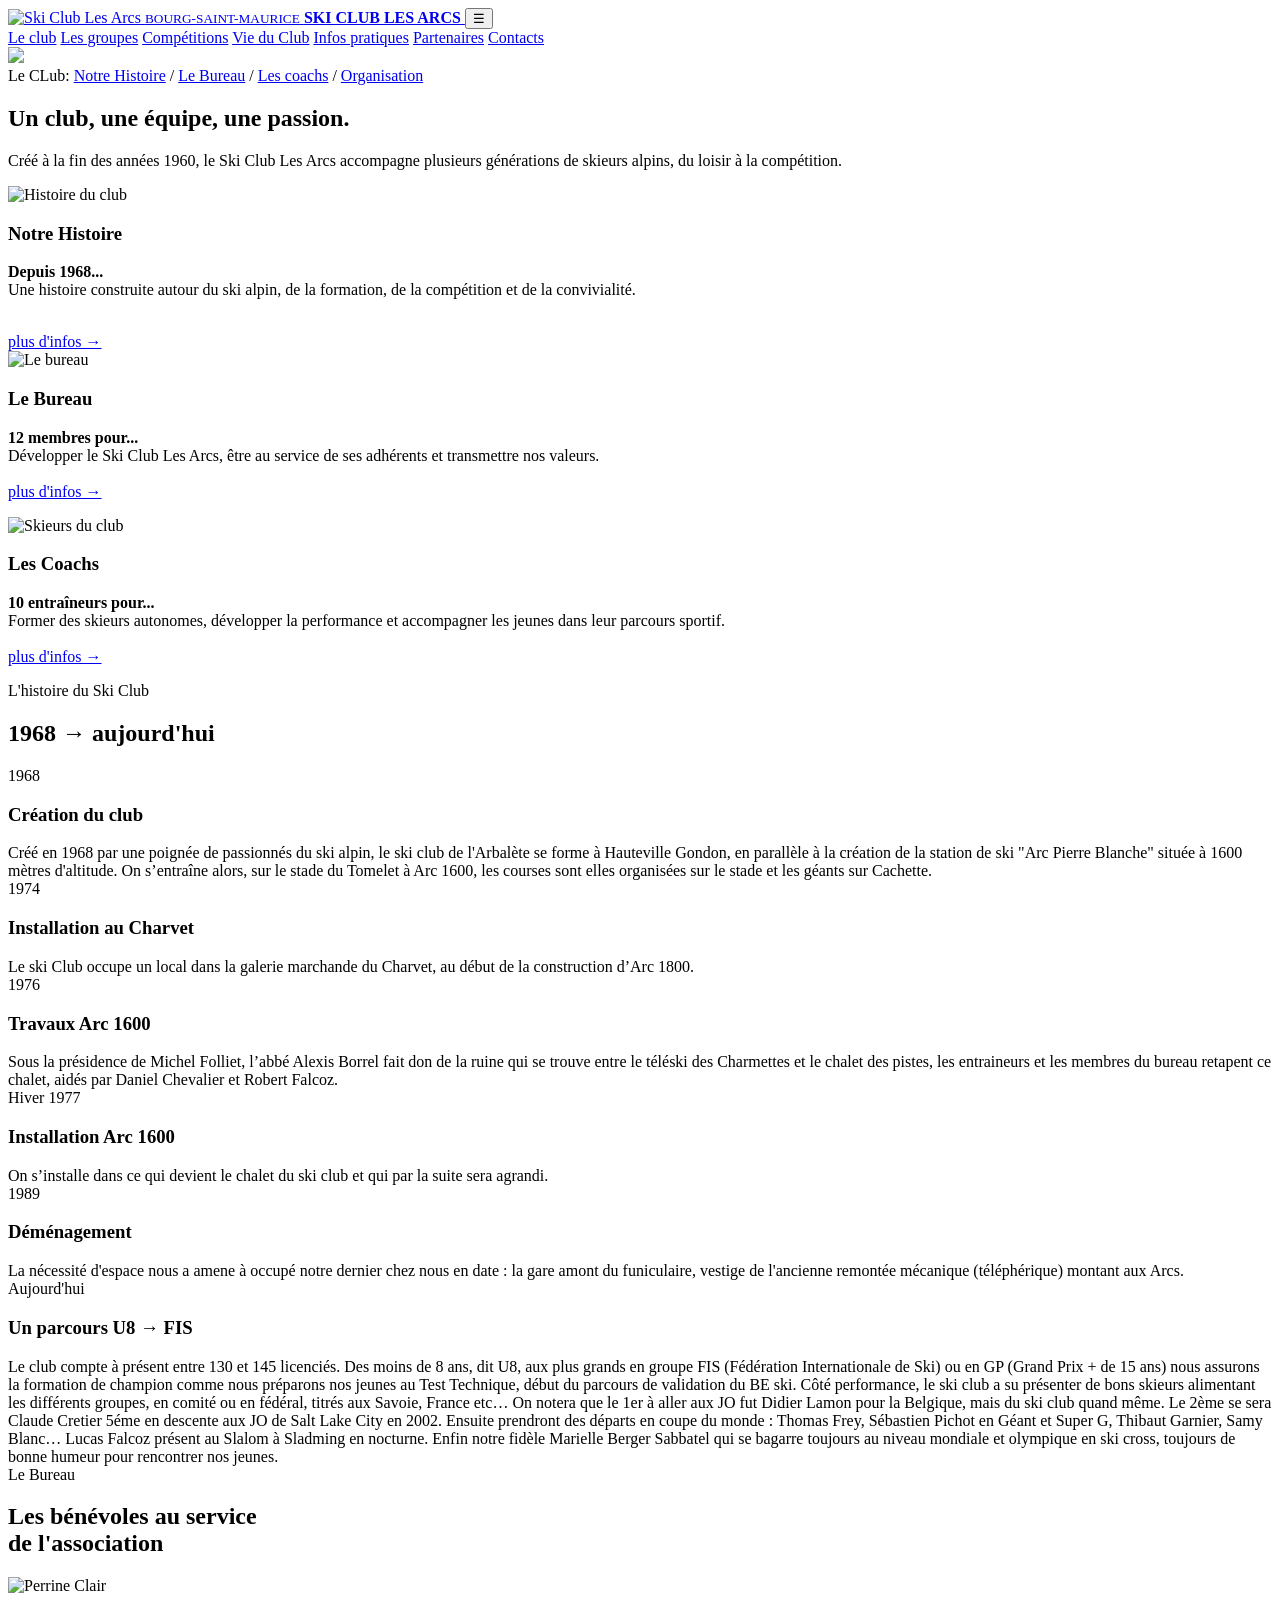
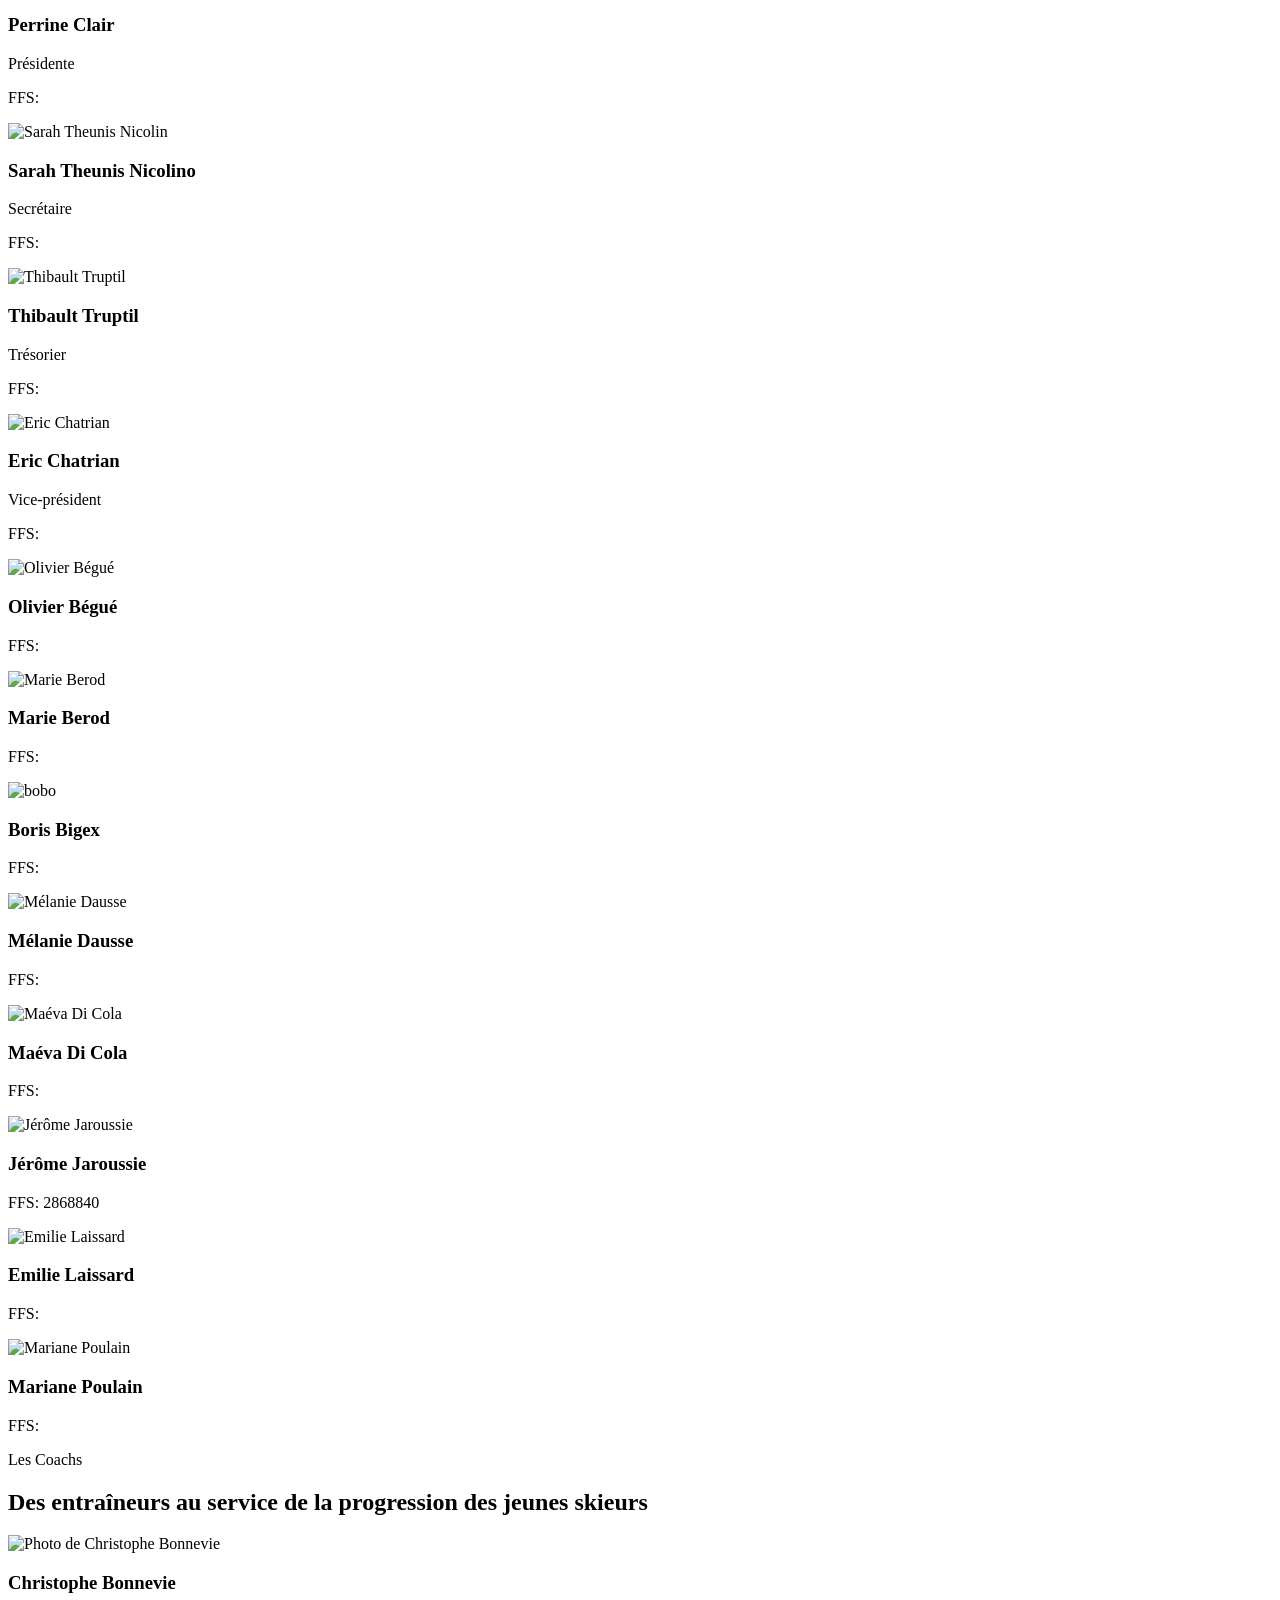
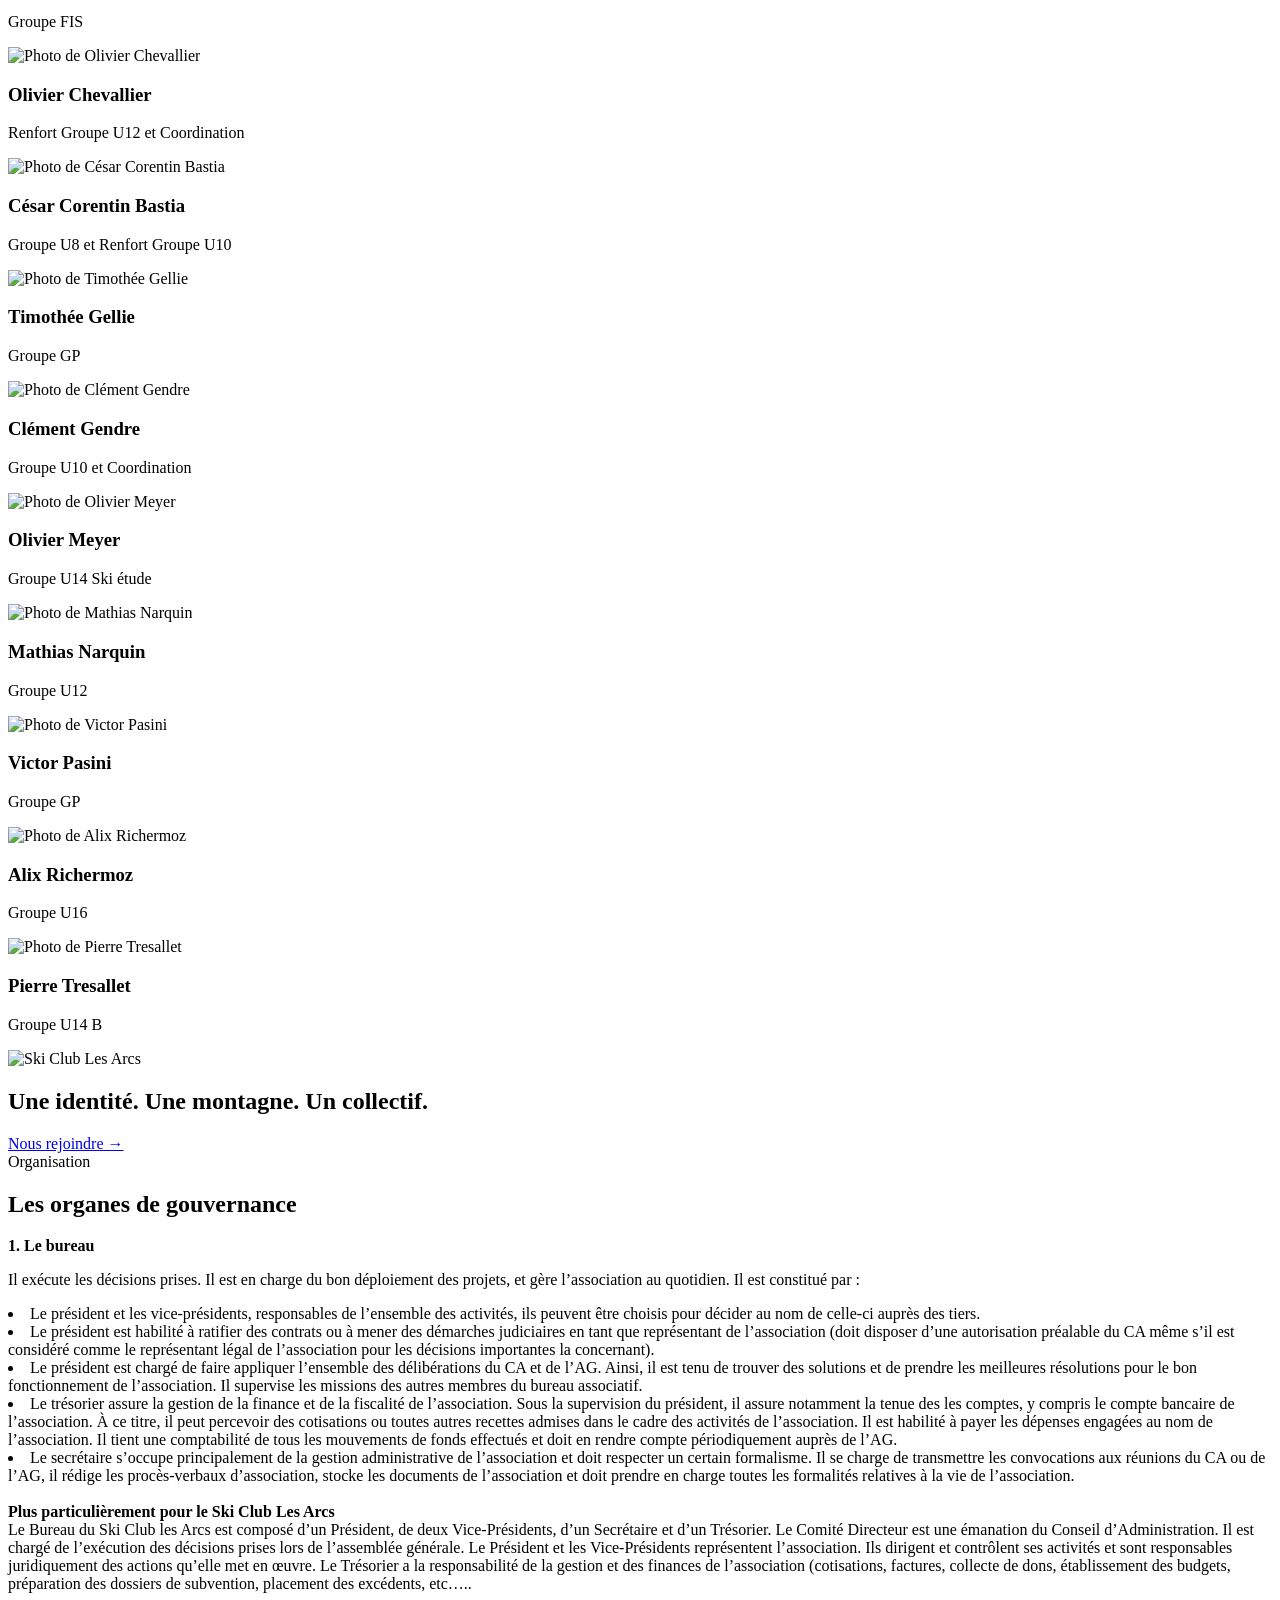
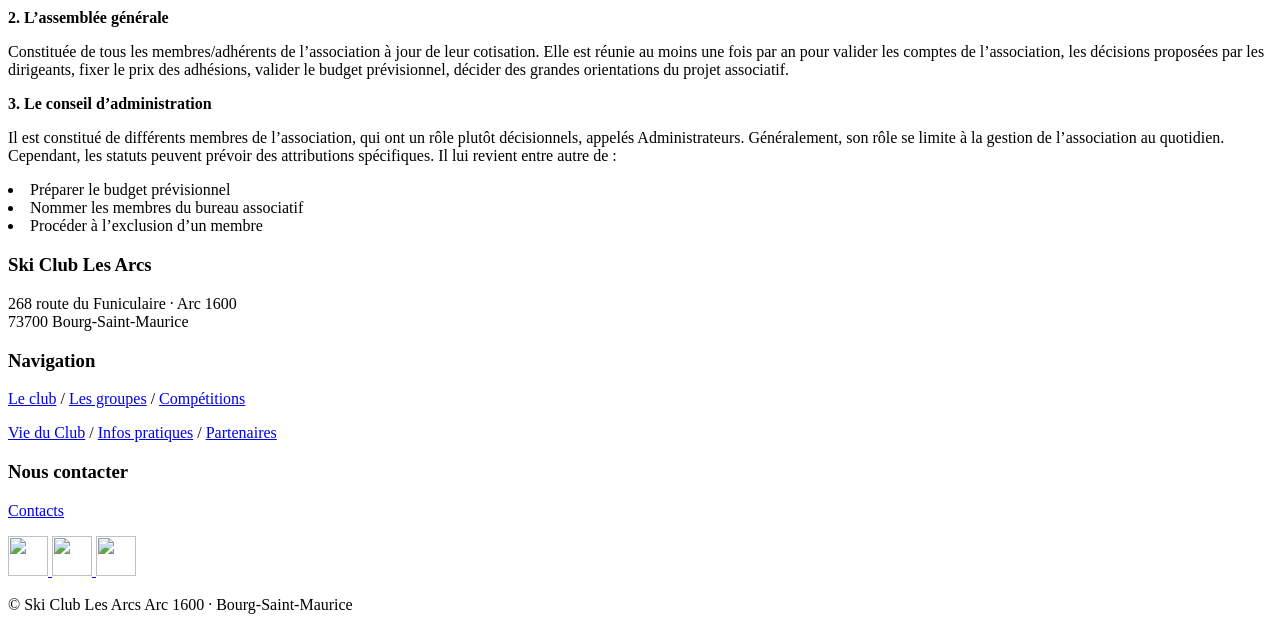
==== club.html @ e8da0f0a "Add files via upload" ====
<!doctype html>
<html lang="fr">
<head>
<meta charset="utf-8">
<meta name="viewport" content="width=device-width,initial-scale=1">
<meta name="theme-color" content="#063B67">
<title>Ski Club Les Arcs — Bourg-Saint-Maurice</title>
<link rel="preconnect" href="https://fonts.googleapis.com">
<link rel="stylesheet" href="https://fonts.googleapis.com/css2?family=Inter:wght@400;500;600;700;800;900&display=swap">
<link rel="stylesheet" href="assets/css/style.css?v=2026-10-12">
</head>
<body>
<header class="site-header">
  <div class="container header-inner">
    <a class="brand" href="index.html">
      <img src="assets/images/accueil/logo-ski-club.jpg" alt="Ski Club Les Arcs">
      <span>
        <small>BOURG-SAINT-MAURICE</small>
        <strong>SKI CLUB LES ARCS</strong>
      </span>
    </a>

    <button class="menu-btn" aria-label="Menu" aria-expanded="false">☰</button>
    <nav class="nav">
      <a href="club.html">Le club</a>
	  <a href="groupes.html">Les groupes</a>
      <a href="competitions.html">Compétitions</a>
      <a href="vie-du-club.html">Vie du Club</a>
	  <a href="infos-pratiques.html">Infos pratiques</a>
      <a href="partenaires.html">Partenaires</a>
      <a href="contact.html">Contacts</a>
    </nav>
  </div>
</header>

<main>
<section class="page-hero">
  <img class="hero-image" src="assets/images/bandeau/le-club.jpg">
  <div class="hero-overlay" aria-hidden="true"></div>
	<div class="container">
		<div class="kicker kicker-light">Le CLub: <a href="club.html#histoire">Notre Histoire</a> / <a href="club.html#bureau">Le Bureau</a> / <a href="club.html#coachs">Les coachs</a> / <a href="club.html#organisation">Organisation</a></div>
		<h1>Un club, <span>une équipe, </span>une passion<span>.</span></h1>
		<p>Créé à la fin des années 1960, le Ski Club Les Arcs accompagne plusieurs générations de skieurs alpins, du loisir à la compétition.</p>
	</div>
</section>

<section class="section alt">
	<div class="container grid grid-3">
		<article class="card">
			<div class="photo"><img src="assets/images/club/histoire.jpg" alt="Histoire du club"></div>
			<h3>Notre Histoire</h3>
			<p>
				<strong>Depuis 1968...</strong><br>
				Une histoire construite autour du ski alpin, de la formation, de la compétition et de la convivialité.<BR><BR>
			</p>
			<a class="btn btn-green" href="club.html#histoire" align="center">plus d'infos →</a>
		</article>

      <article class="card">
        <div class="photo"><img src="assets/images/club/bureau.jpg" alt="Le bureau"></div>
		<h3>Le Bureau</h3>
		<p>
			<strong>12 membres pour...</strong><br>
			Développer le Ski Club Les Arcs, être au service de ses adhérents et transmettre nos valeurs.<BR><BR>
			<a class="btn btn-green" href="club.html#bureau">plus d'infos →</a>
		</p>
      </article>
	  
      <article class="card">
        <div class="photo"><img src="assets/images/club/coachs.jpg" alt="Skieurs du club"></div>
		<h3>Les Coachs</h3>
		<p>
			<strong>10 entraîneurs pour...</strong><br>
			Former des skieurs autonomes, développer la performance et accompagner les jeunes dans leur parcours sportif.<BR><BR>
			<a class="btn btn-green" href="club.html#coachs">plus d'infos →</a>
		</p>
      </article>
	</div>
</section>

<section class="section" id="histoire">
	<div class="container">
		<div class="section-head">
			<div>
				<div class="kicker">L'histoire du Ski Club</div>
				<h2>1968 → aujourd'hui</h2>
			</div>
		</div>
		<div class="timeline">
			<div class="timeline-item">
				<div class="year">1968</div>
				<h3>Création du club</h3>
				Créé en 1968 par une poignée de passionnés du ski alpin, le ski club de l'Arbalète se forme à Hauteville Gondon, en parallèle à la création de la station de ski "Arc Pierre Blanche" située à 1600 mètres d'altitude.
				On s’entraîne alors, sur le stade du Tomelet à Arc 1600, les courses sont elles organisées sur le stade et les géants sur Cachette.
			</div>
			<div class="timeline-item">
				<div class="year">1974</div>
				<h3>Installation au Charvet</h3>
				Le ski Club occupe un local dans la galerie marchande du Charvet, au début de la construction d’Arc 1800.
			</div>
			<div class="timeline-item">
				<div class="year">1976</div>
				<h3>Travaux Arc 1600</h3>
				Sous la présidence de Michel Folliet, l’abbé Alexis Borrel fait don de la ruine qui se trouve entre le téléski des Charmettes et le chalet des pistes,
				les entraineurs et les membres du bureau retapent ce chalet, aidés par Daniel Chevalier et Robert Falcoz.
			</div>
			<div class="timeline-item">
				<div class="year">Hiver 1977</div>
				<h3>Installation Arc 1600</h3>
				On s’installe dans ce qui devient le chalet du ski club et qui par la suite sera agrandi.
			</div>
			<div class="timeline-item">
				<div class="year">1989</div>
				<h3>Déménagement</h3>
				La nécessité d'espace nous a amene à occupé notre dernier chez nous en date : la gare amont du funiculaire, vestige de l'ancienne remontée mécanique (téléphérique) montant aux Arcs.
			</div>
			<div class="timeline-item">
				<div class="year">Aujourd'hui</div>
				<h3>Un parcours U8 → FIS</h3>
						
				Le club compte à présent entre 130 et 145 licenciés. 
				Des moins de 8 ans, dit U8, aux plus grands en groupe FIS (Fédération Internationale de Ski) ou en GP (Grand Prix + de 15 ans) nous assurons la formation de champion comme nous préparons nos jeunes au Test Technique, début du parcours de validation du BE ski. 
				Côté performance, le ski club a su présenter de bons skieurs alimentant les différents groupes, en comité ou en fédéral, titrés aux Savoie, France etc…
				On notera que le 1er à aller aux JO fut Didier Lamon pour la Belgique, mais du ski club quand même.
				Le 2ème se sera Claude Cretier 5éme en descente aux JO de Salt Lake City en 2002.
				Ensuite prendront des départs en coupe du monde : Thomas Frey, Sébastien Pichot en Géant et Super G, Thibaut Garnier, Samy Blanc…
				Lucas Falcoz présent au Slalom à Sladming en nocturne.
				Enfin notre fidèle Marielle Berger Sabbatel qui se bagarre toujours au niveau mondiale et olympique en ski cross, toujours de bonne humeur pour rencontrer nos jeunes.
			</div>		
		</div>
	</div>
</section>

<section class="section alt" id="bureau">
	<div class="container">
		<div class="section-head">
			<div>
				<div class="kicker">Le Bureau</div>
				<h2>Les bénévoles au service<br> de l'association</h2>
			</div>
		</div>
		<div class="grid grid-4">
			<div class="carte-identite person">
				<img src="assets/images/bureau/perrine-clair.jpg" alt="Perrine Clair" onerror="this.onerror=null; this.src='assets/images/bureau/placeholder.jpg';">
				<div class="card-body"><h3>Perrine Clair</h3><p>Présidente</p><p>FFS:</p></div>
			</div>

			<div class="carte-identite person">
				<img src="assets/images/bureau/sarah-theunis-nicolino.jpg" alt="Sarah Theunis Nicolin" onerror="this.onerror=null; this.src='assets/images/bureau/placeholder.jpg';">
				<div class="card-body"><h3>Sarah Theunis Nicolino</h3><p>Secrétaire</p><p>FFS:</p></div>	
			</div>

			<div class="carte-identite person">
				<img src="assets/images/bureau/thibault-truptil.jpg" alt="Thibault Truptil" onerror="this.onerror=null; this.src='assets/images/bureau/placeholder.jpg';">
				<div class="card-body"><h3>Thibault Truptil</h3><p>Trésorier</p><p>FFS:</p></div>
			</div>		

			<div class="carte-identite person">
				<img src="assets/images/bureau/eric-chatrian.jpg" alt="Eric Chatrian" onerror="this.onerror=null; this.src='assets/images/bureau/placeholder.jpg';">
				<div class="card-body"><h3>Eric Chatrian</h3><p>Vice-président</p><p>FFS:</p></div>		
			</div>
			
			<div class="carte-identite person">
				<img src="assets/images/bureau/olivier-begue.jpg" alt="Olivier Bégué" onerror="this.onerror=null; this.src='assets/images/bureau/placeholder.jpg';">
				<div class="card-body"><h3>Olivier Bégué</h3><p>FFS:</p></div>
			</div>
			
			<div class="carte-identite person">
				<img src="assets/images/bureau/marie-berod.jpg" alt="Marie Berod" onerror="this.onerror=null; this.src='assets/images/bureau/placeholder.jpg';">
				<div class="card-body"><h3>Marie Berod</h3><p>FFS:</p></div>
			</div>	

			<div class="carte-identite person">
				<img src="assets/images/bureau/.jpg" alt="bobo" onerror="this.onerror=null; this.src='assets/images/bureau/placeholder.jpg';">
				<div class="card-body"><h3>Boris Bigex</h3><p>FFS:</p></div>		
			</div>
			
			<div class="carte-identite person">
				<img src="assets/images/bureau/melanie-dausse.jpg" alt="Mélanie Dausse" onerror="this.onerror=null; this.src='assets/images/bureau/placeholder.jpg';">
				<div class="card-body"><h3>Mélanie Dausse</h3><p>FFS:</p></div>
			</div>
			
			<div class="carte-identite person">
				<img src="assets/images/bureau/maeva-di-cola.jpg" alt="Maéva Di Cola" onerror="this.onerror=null; this.src='assets/images/bureau/placeholder.jpg';">
				<div class="card-body"><h3>Maéva Di Cola</h3><p>FFS:</p></div>
			</div>
			
			<div class="carte-identite person">
				<img src="assets/images/bureau/jerome-jaroussie.jpg" alt="Jérôme Jaroussie" onerror="this.onerror=null; this.src='assets/images/bureau/placeholder.jpg';">
				<div class="card-body"><h3>Jérôme Jaroussie</h3><p>FFS: 2868840</p></div>
			</div>
					
			<div class="carte-identite person">
				<img src="assets/images/bureau/emilie-laissard.jpg" alt="Emilie Laissard" onerror="this.onerror=null; this.src='assets/images/bureau/placeholder.jpg';">
				<div class="card-body"><h3>Emilie Laissard</h3><p>FFS:</p></div>
			</div>	

			<div class="carte-identite person">
				<img src="assets/images/bureau/mariane-poulain.jpg" alt="Mariane Poulain" onerror="this.onerror=null; this.src='assets/images/bureau/placeholder.jpg';">
				<div class="card-body"><h3>Mariane Poulain</h3><p>FFS:</p></div>	
			</div>			
			
		</div>
	</div>
</section>
<section class="section" id="coachs">
	<div class="container">
		<div class="section-head">
			<div>
				<div class="kicker">Les Coachs</div>
				<h2>Des entraîneurs au service de la progression des jeunes skieurs</h2>
			</div>
		</div>
		<div class="grid grid-4">
			<div class="carte-identite person">
				<img src="assets/images/coachs/christophe-bonnevie.jpg" alt="Photo de Christophe Bonnevie" onerror="this.onerror=null; this.src='assets/images/coachs/placeholder.jpg';">
				<div class="card-body"><h3>Christophe Bonnevie</h3><p>Groupe FIS</p></div>
			</div>
			<div class="carte-identite person">
				<img src="assets/images/coachs/olivier-chevallier.jpg" alt="Photo de Olivier Chevallier" onerror="this.onerror=null; this.src='assets/images/coachs/placeholder.jpg';">
				<div class="card-body"><h3>Olivier Chevallier</h3><p>Renfort Groupe U12 et Coordination</p></div>
			</div>
			<div class="carte-identite person">
				<img src="assets/images/coachs/cesar-corentin.jpg" alt="Photo de César Corentin Bastia" onerror="this.onerror=null; this.src='assets/images/coachs/placeholder.jpg';">
				<div class="card-body"><h3>César Corentin Bastia</h3><p>Groupe U8 et Renfort Groupe U10</p></div>
			</div>
			<div class="carte-identite person">
				<img src="assets/images/coachs/timothee-gellie.jpg" alt="Photo de Timothée Gellie" onerror="this.onerror=null; this.src='assets/images/coachs/placeholder.jpg';">
				<div class="card-body"><h3>Timothée Gellie</h3><p>Groupe GP</p></div>
			</div>							
			<div class="carte-identite person">
				<img src="assets/images/coachs/clement-gendre.jpg" alt="Photo de Clément Gendre" onerror="this.onerror=null; this.src='assets/images/coachs/placeholder.jpg';">
				<div class="card-body"><h3>Clément Gendre</h3><p>Groupe U10 et Coordination</p></div>
			</div>
			<div class="carte-identite person">
				<img src="assets/images/coachs/olivier-meyer.jpg" alt="Photo de Olivier Meyer" onerror="this.onerror=null; this.src='assets/images/coachs/placeholder.jpg';">
				<div class="card-body"><h3>Olivier Meyer</h3><p>Groupe U14 Ski étude</p></div>
			</div>
			<div class="carte-identite person">
				<img src="assets/images/coachs/mathias-narquin.jpg" alt="Photo de Mathias Narquin" onerror="this.onerror=null; this.src='assets/images/coachs/placeholder.jpg';">
				<div class="card-body"><h3>Mathias Narquin</h3><p>Groupe U12</p></div>
			</div>
			<div class="carte-identite person">
				<img src="assets/images/coachs/victor-pasini.jpg" alt="Photo de Victor Pasini" onerror="this.onerror=null; this.src='assets/images/coachs/placeholder.jpg';">
				<div class="card-body"><h3>Victor Pasini</h3><p>Groupe GP</p></div>
			</div>
			<div class="carte-identite person">
				<img src="assets/images/coachs/alix-richermoz.jpg" alt="Photo de Alix Richermoz" onerror="this.onerror=null; this.src='assets/images/coachs/placeholder.jpg';">
				<div class="card-body"><h3>Alix Richermoz</h3><p>Groupe U16</p></div>
			</div>			
			<div class="carte-identite person">
				<img src="assets/images/coachs/pierre-tresallet.jpg" alt="Photo de Pierre Tresallet" onerror="this.onerror=null; this.src='assets/images/coachs/placeholder.jpg';">
				<div class="card-body"><h3>Pierre Tresallet</h3><p>Groupe U14 B</p></div>
			</div>
		</div>		
	</div>
</section>

<section class="club-banner">
  <div class="container club-banner-inner">
    <img src="assets/images/accueil/logo-ski-club.jpg" alt="Ski Club Les Arcs">
    <div>
        <h2>Une identité. Une montagne. Un collectif.</h2>
    </div>
    <a class="btn btn-white" href="infos-pratiques.html#adhesion">Nous rejoindre →</a>
  </div>
</section>

<section class="section alt" id="organisation">
	<div class="container">
		<div class="section-head">
			<div>
				<div class="kicker">Organisation</div>
				<h2>Les organes de gouvernance</h2>
			</div>
		</div>
		<div>
			<article>
				<strong>1. Le bureau</strong>
				<p>
					Il exécute les décisions prises. Il est en charge du bon déploiement des projets, et gère l’association au quotidien. Il est constitué par :
					<li>Le président et les vice-présidents, responsables de l’ensemble des activités, ils peuvent être choisis pour décider au nom de celle-ci auprès des tiers.</li>
					<li>Le président est habilité à ratifier des contrats ou à mener des démarches judiciaires en tant que représentant de l’association (doit disposer d’une autorisation préalable du CA même s’il est considéré comme le représentant légal de l’association pour les décisions importantes la concernant).</li>
					<li>Le président est chargé de faire appliquer l’ensemble des délibérations du CA et de l’AG. Ainsi, il est tenu de trouver des solutions et de prendre les meilleures résolutions pour le bon fonctionnement de l’association. Il supervise les missions des autres membres du bureau associatif.</li>
					<li>Le trésorier assure la gestion de la finance et de la fiscalité de l’association. Sous la supervision du président, il assure notamment la tenue des les comptes, y compris le compte bancaire de l’association. À ce titre, il peut percevoir des cotisations ou toutes autres recettes admises dans le cadre des activités de l’association. Il est habilité à payer les dépenses engagées au nom de l’association. Il tient une comptabilité de tous les mouvements de fonds effectués et doit en rendre compte périodiquement auprès de l’AG.</li>
					<li>Le secrétaire s’occupe principalement de la gestion administrative de l’association et doit respecter un certain formalisme. Il se charge de transmettre les convocations aux réunions du CA ou de l’AG, il rédige les procès-verbaux d’association, stocke les documents de l’association et doit prendre en charge toutes les formalités relatives à la vie de l’association.</li>
					<br>
					<strong>Plus particulièrement pour le Ski Club Les Arcs</strong>
					<br>
					Le Bureau du Ski Club les Arcs est composé d’un Président, de deux Vice-Présidents, d’un Secrétaire et d’un Trésorier. 
					Le Comité Directeur est une émanation du Conseil d’Administration. 
					Il est chargé de l’exécution des décisions prises lors de l’assemblée générale. 
					Le Président et les Vice-Présidents représentent l’association. 
					Ils dirigent et contrôlent ses activités et sont responsables juridiquement des actions qu’elle met en œuvre. 
					Le Trésorier a la responsabilité de la gestion et des finances de l’association (cotisations, factures, collecte de dons, établissement des budgets, préparation des dossiers de subvention, placement des excédents, etc…..			
				</p>
			</article>
			<article>
				<strong>2. L’assemblée générale</strong>
				<p>
					Constituée de tous les membres/adhérents de l’association à jour de leur cotisation.
					Elle est réunie au moins une fois par an pour valider les comptes de l’association, les décisions proposées par les dirigeants, fixer le prix des adhésions, valider le budget prévisionnel, décider des grandes orientations du projet associatif.
				</p>
			</article>
			<article>
				<strong>3. Le conseil d’administration</strong>
				<p>
					Il est constitué de différents membres de l’association, qui ont un rôle plutôt décisionnels, appelés Administrateurs. 
					Généralement, son rôle se limite à la gestion de l’association au quotidien. 
					Cependant, les statuts peuvent prévoir des attributions spécifiques. 
					Il lui revient entre autre de :
					<li>Préparer le budget prévisionnel</li>
					<li>Nommer les membres du bureau associatif</li>
				<li>Procéder à l’exclusion d’un membre</li>
				</p>
			</article>
		</div>
	</div>
</section>
</main>
<footer class="footer">
<div class="container">
	<div class="footer-grid">
		<div>
			<h3>Ski Club Les Arcs</h3>
			<p>268 route du Funiculaire · Arc 1600<br>73700 Bourg-Saint-Maurice</p>
		</div>
		<div>
			<h3>Navigation</h3>
			<p><a href="club.html">Le club</a> / <a href="groupes.html">Les groupes</a> / <a href="competitions.html">Compétitions</a></p>
			<p><a href="vie-du-club.html">Vie du Club</a> / <a href="infos-pratiques.html">Infos pratiques</a> / <a href="partenaires.html">Partenaires</a></p>
		</div>
		<div>
			<h3>Nous contacter</h3>
			<p><a href="contact.html">Contacts</a></p>
			<p>
			<a href="https://www.facebook.com/skiclublesarcs" target="new" rel="noopener">
				<img width="40" height="40" src="assets/images/contacts/facebook-small.jpg">
			</a>
			<a href="https://www.instagram.com/skiclublesarcs_officiel/" target="new" rel="noopener">
				<img width="40" height="40" src="assets/images/contacts/instagram-small.jpg">
			</a>
			<a href="https://www.youtube.com/@skiclublesarcs9312" target="new" rel="noopener">
				<img width="40" height="40" src="assets/images/contacts/youtube-small.jpg">
			</a>
		</div>
	</div>
	<div class="bottom">
		<span>© <span data-year></span> Ski Club Les Arcs</span>
		<span>Arc 1600 · Bourg-Saint-Maurice</span>
	</div>
</div>
</footer>
<script src="assets/js/script.js"></script>
</body>
</html>
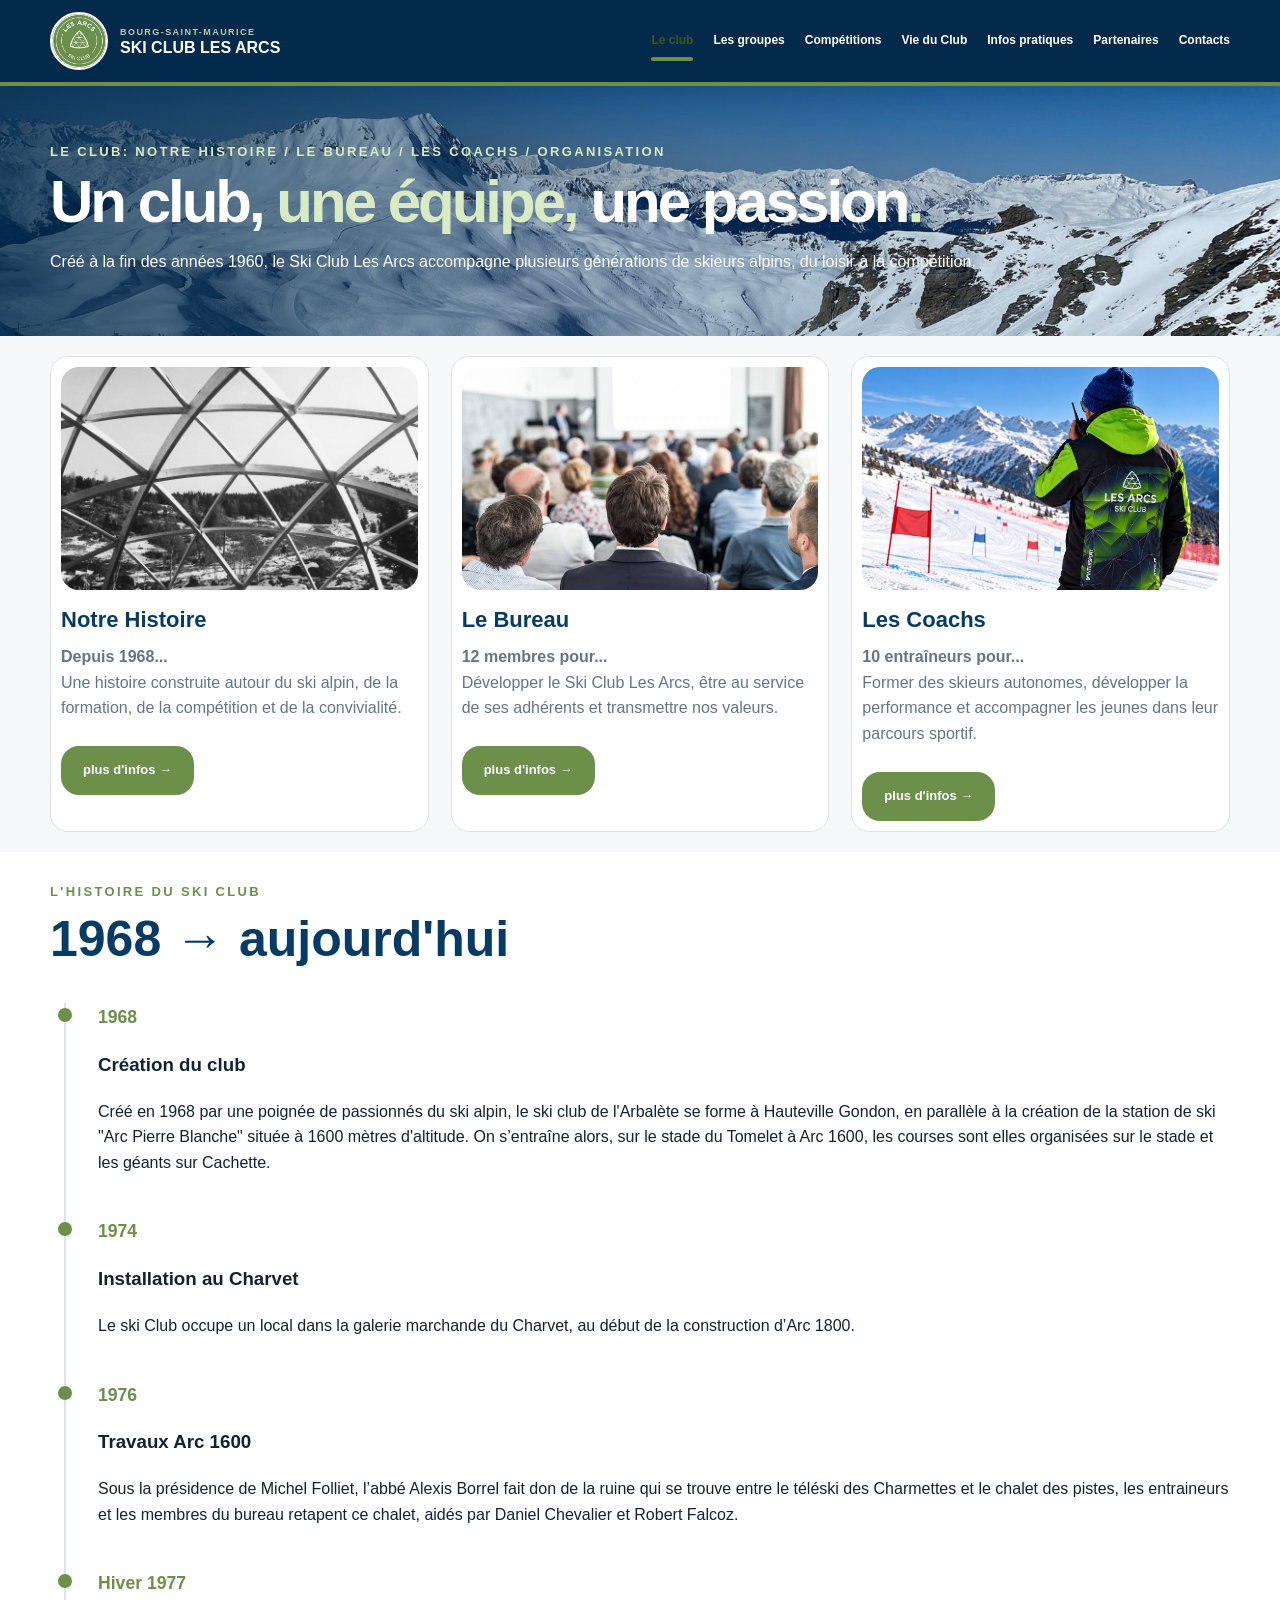
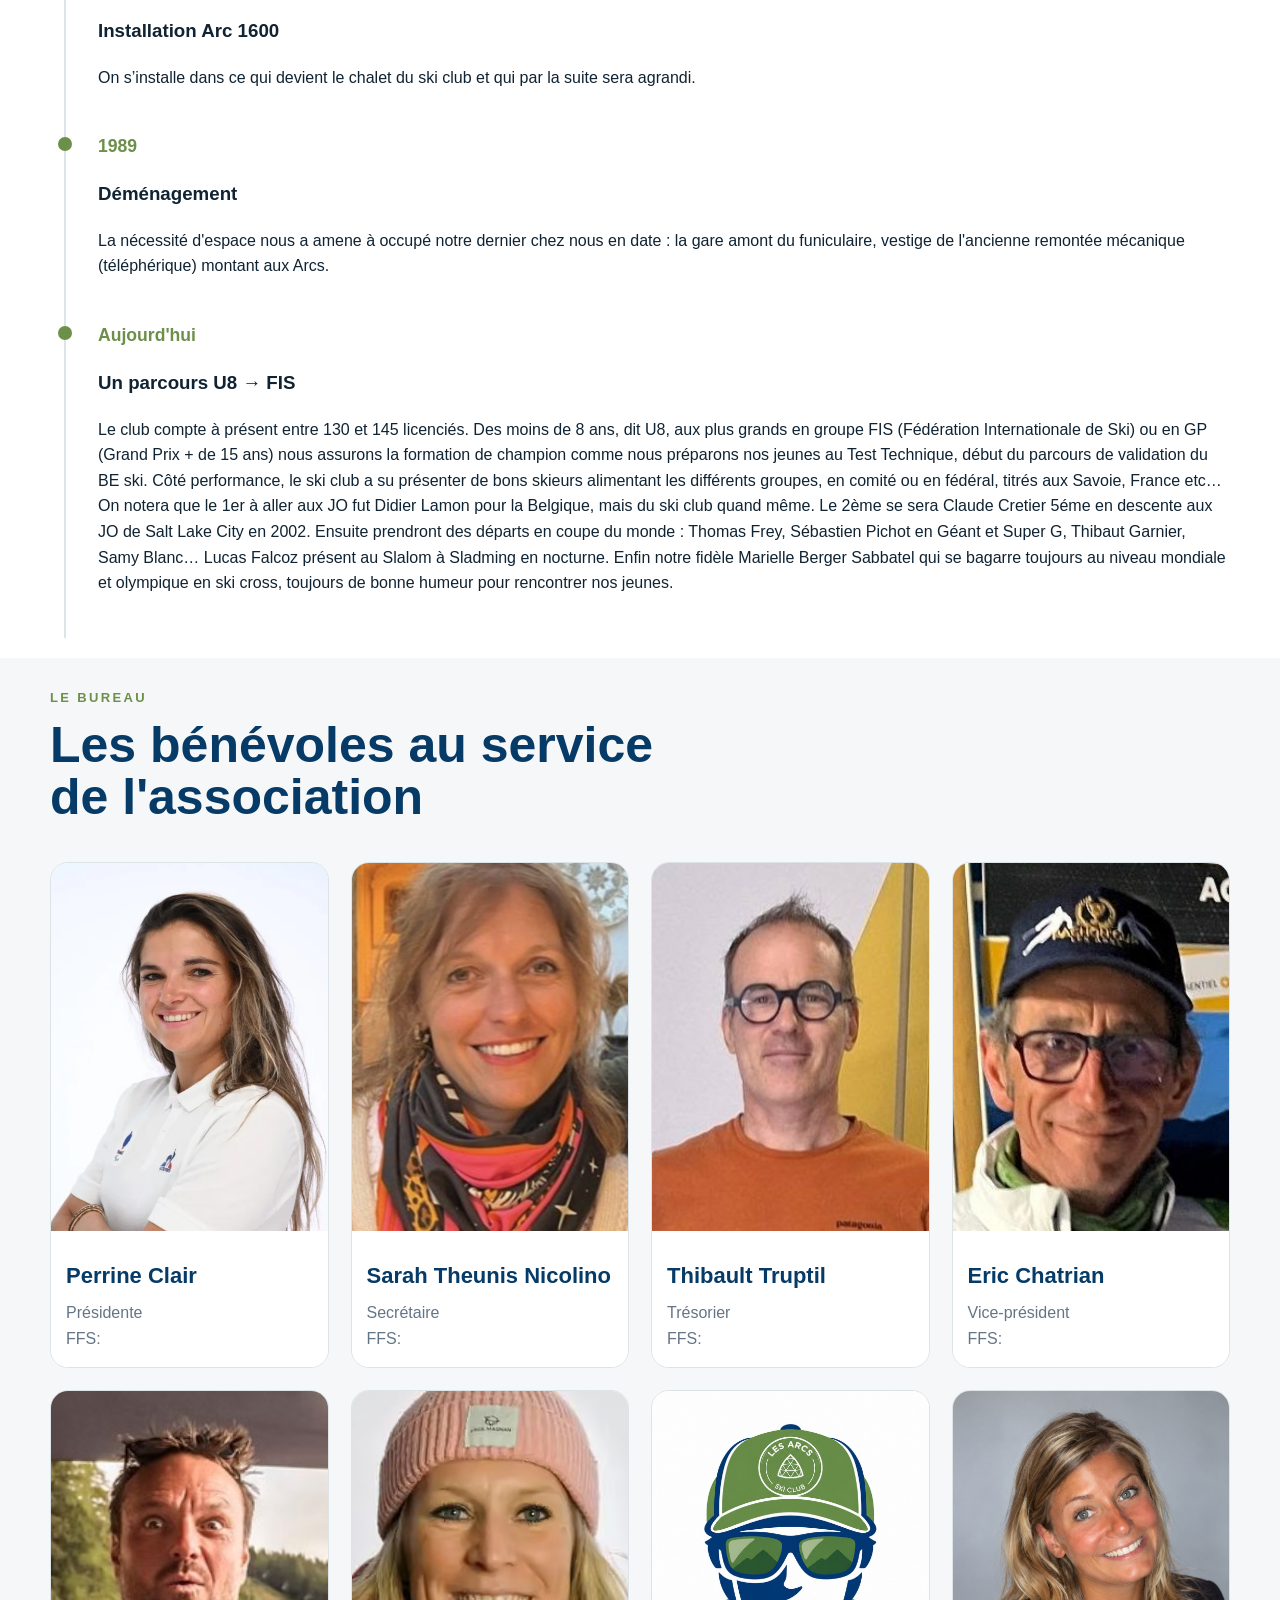
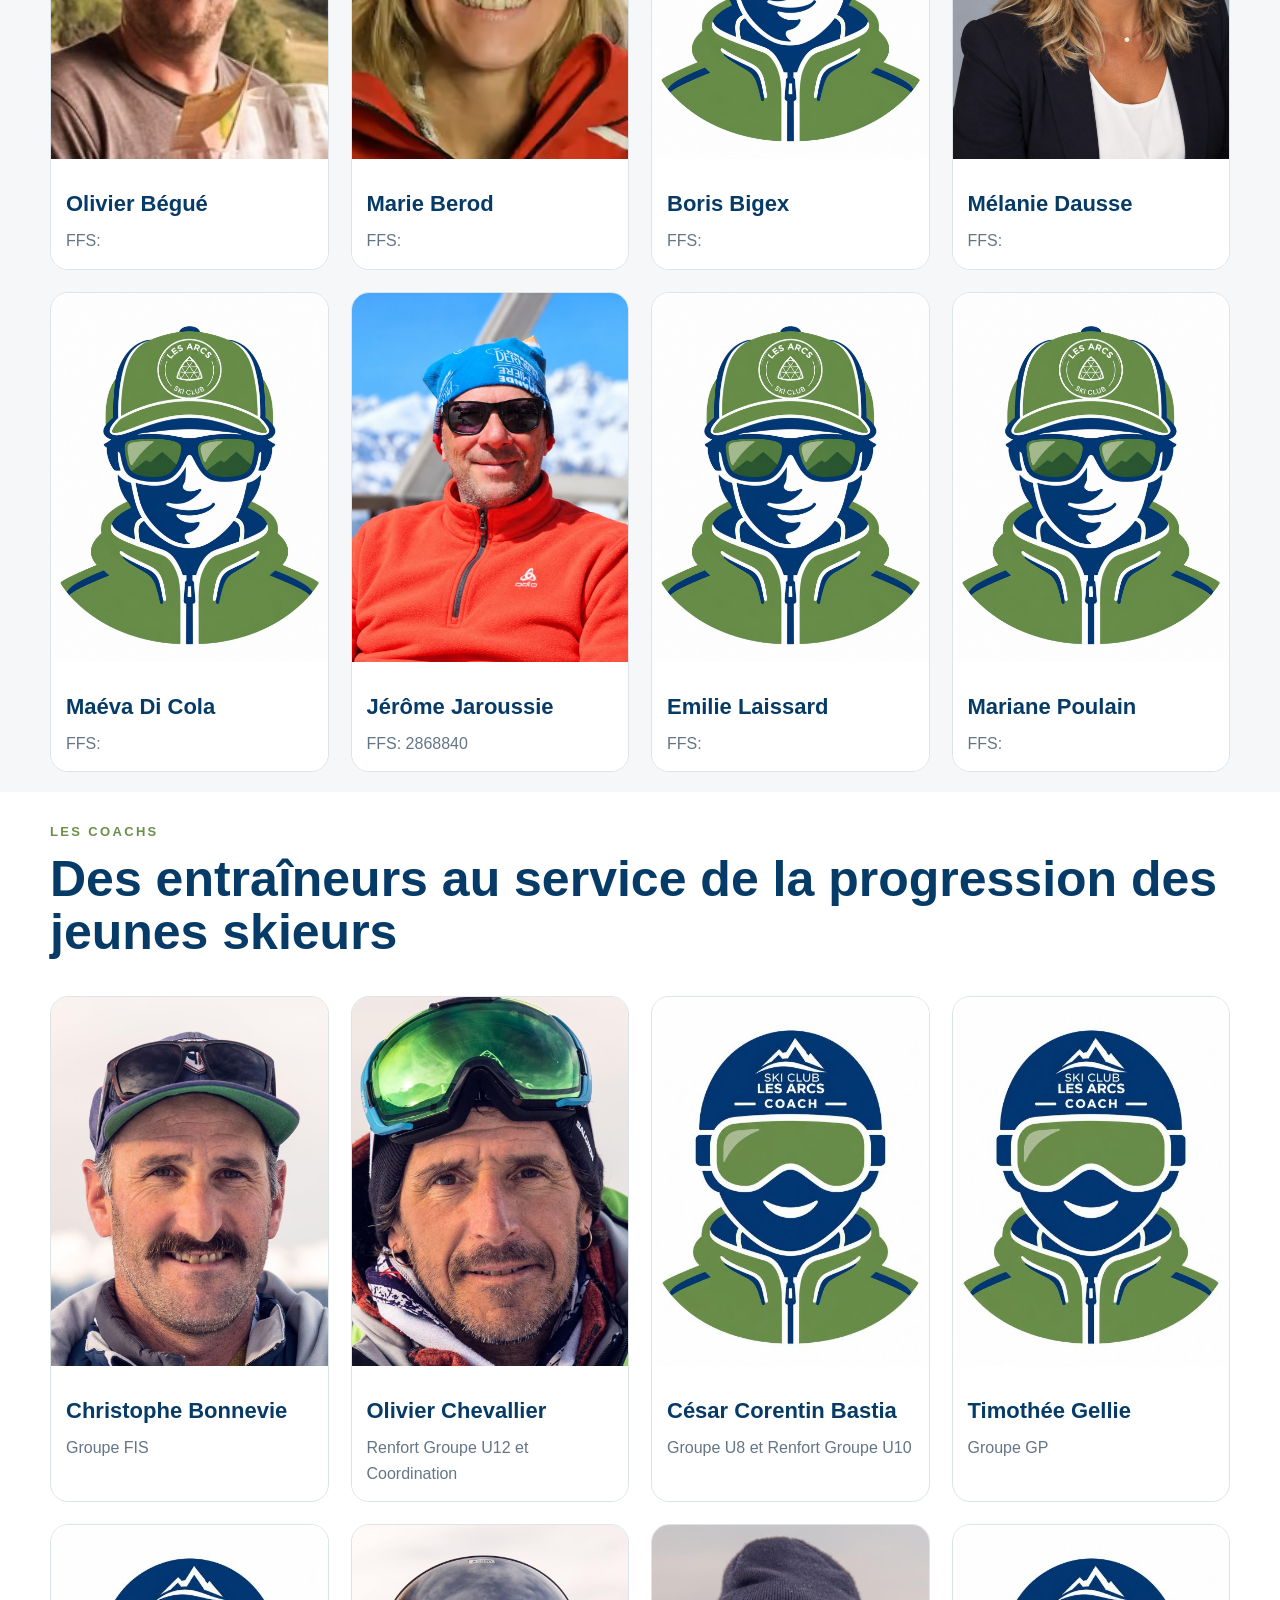
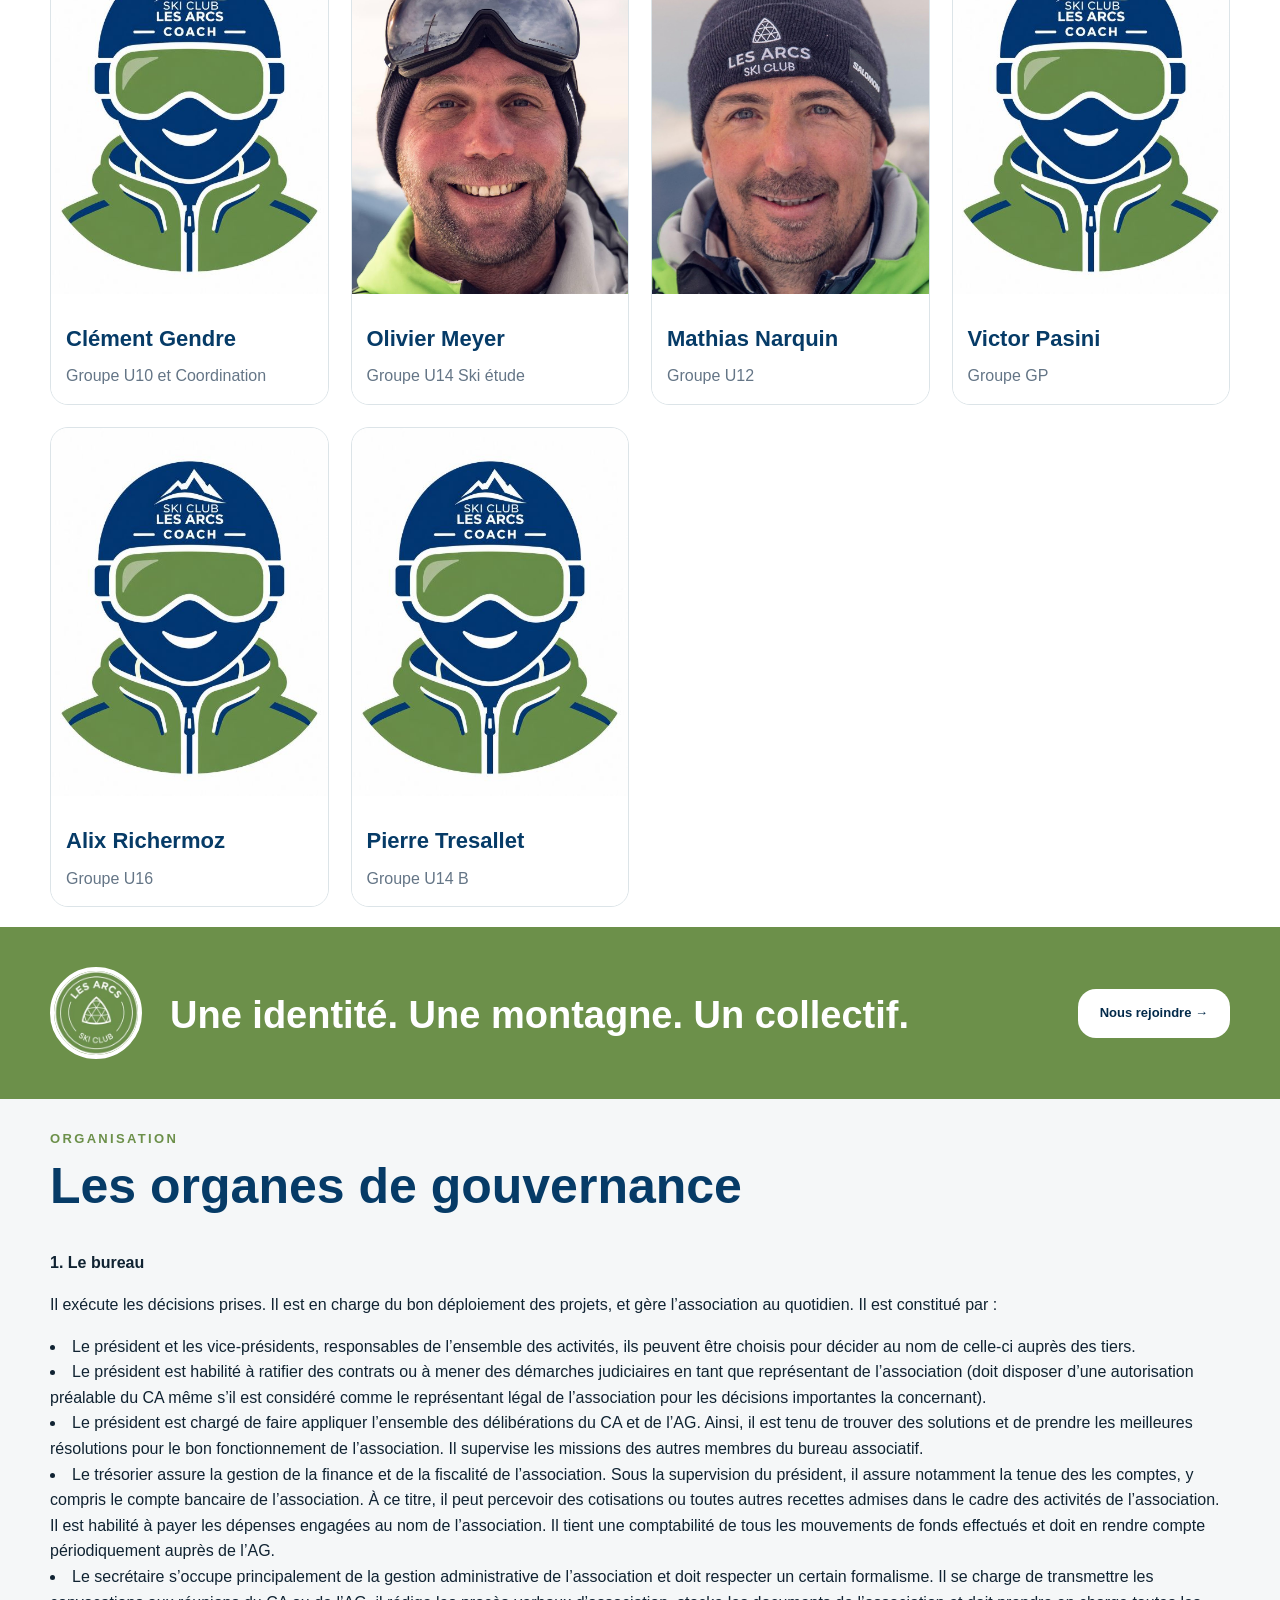
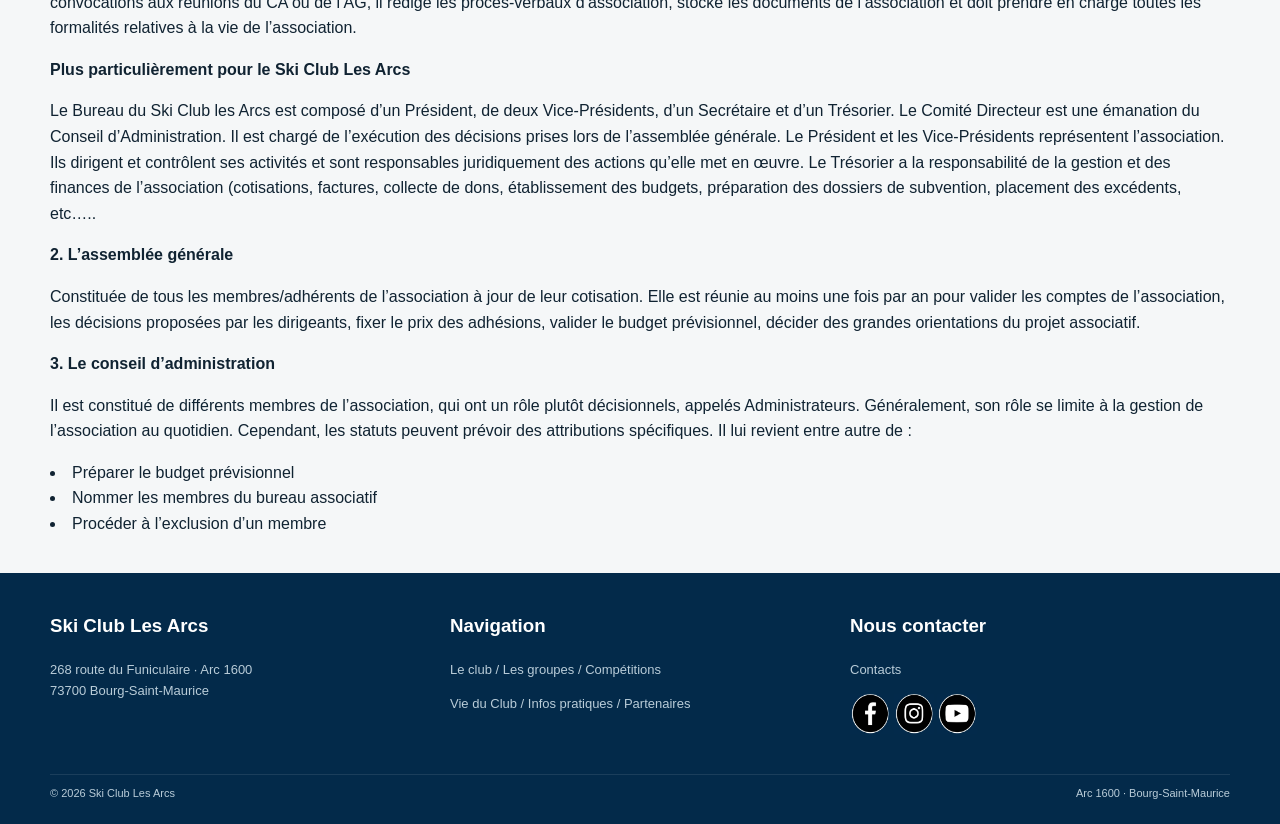
==== commit c4457c94: "Add files via upload" ====
--- a/club.html
+++ b/club.html
@@ -7,7 +7,7 @@
 <title>Ski Club Les Arcs — Bourg-Saint-Maurice</title>
 <link rel="preconnect" href="https://fonts.googleapis.com">
 <link rel="stylesheet" href="https://fonts.googleapis.com/css2?family=Inter:wght@400;500;600;700;800;900&display=swap">
-<link rel="stylesheet" href="assets/css/style.css?v=2026-10-12">
+<link rel="stylesheet" href="assets/css/style.css?v=2026-10-27">
 </head>
 <body>
 <header class="site-header">
@@ -284,9 +284,9 @@
 					<li>Le président est chargé de faire appliquer l’ensemble des délibérations du CA et de l’AG. Ainsi, il est tenu de trouver des solutions et de prendre les meilleures résolutions pour le bon fonctionnement de l’association. Il supervise les missions des autres membres du bureau associatif.</li>
 					<li>Le trésorier assure la gestion de la finance et de la fiscalité de l’association. Sous la supervision du président, il assure notamment la tenue des les comptes, y compris le compte bancaire de l’association. À ce titre, il peut percevoir des cotisations ou toutes autres recettes admises dans le cadre des activités de l’association. Il est habilité à payer les dépenses engagées au nom de l’association. Il tient une comptabilité de tous les mouvements de fonds effectués et doit en rendre compte périodiquement auprès de l’AG.</li>
 					<li>Le secrétaire s’occupe principalement de la gestion administrative de l’association et doit respecter un certain formalisme. Il se charge de transmettre les convocations aux réunions du CA ou de l’AG, il rédige les procès-verbaux d’association, stocke les documents de l’association et doit prendre en charge toutes les formalités relatives à la vie de l’association.</li>
-					<br>
-					<strong>Plus particulièrement pour le Ski Club Les Arcs</strong>
-					<br>
+				</p>
+				<strong>Plus particulièrement pour le Ski Club Les Arcs</strong>
+				<p>
 					Le Bureau du Ski Club les Arcs est composé d’un Président, de deux Vice-Présidents, d’un Secrétaire et d’un Trésorier. 
 					Le Comité Directeur est une émanation du Conseil d’Administration. 
 					Il est chargé de l’exécution des décisions prises lors de l’assemblée générale. 
@@ -294,15 +294,11 @@
 					Ils dirigent et contrôlent ses activités et sont responsables juridiquement des actions qu’elle met en œuvre. 
 					Le Trésorier a la responsabilité de la gestion et des finances de l’association (cotisations, factures, collecte de dons, établissement des budgets, préparation des dossiers de subvention, placement des excédents, etc…..			
 				</p>
-			</article>
-			<article>
 				<strong>2. L’assemblée générale</strong>
 				<p>
 					Constituée de tous les membres/adhérents de l’association à jour de leur cotisation.
 					Elle est réunie au moins une fois par an pour valider les comptes de l’association, les décisions proposées par les dirigeants, fixer le prix des adhésions, valider le budget prévisionnel, décider des grandes orientations du projet associatif.
 				</p>
-			</article>
-			<article>
 				<strong>3. Le conseil d’administration</strong>
 				<p>
 					Il est constitué de différents membres de l’association, qui ont un rôle plutôt décisionnels, appelés Administrateurs. 
--- a/assets/css/style.css
+++ b/assets/css/style.css
@@ -0,0 +1,756 @@
+:root{
+  --blue-dark:#032A4A;
+  --blue:#063B67;
+  --blue-light:#D8E5EC;
+  
+  --green-dark:#395C17;  
+  --green:#6C904A;
+  --green-officiel:#538B34;
+  --green-light:#D9EBC3;
+  
+  --ice:#F5F7F8;
+  --white:#FFFFFF;
+  --ink:#102332;
+  --muted:#647586;
+  --line:#DCE4E8;
+  --max:1180px;
+  --orange:#f36c21;
+
+  --radius: 18px;
+  
+}
+
+*{box-sizing:border-box}
+html{
+	scroll-behavior:smooth;
+    scroll-padding-top: 75px;
+}
+
+body{
+  margin:0;
+  font-family:Inter,Arial,sans-serif;
+  color:var(--ink);
+  line-height:1.6;
+  background:var(--white);
+}
+a{color:inherit;text-decoration:none}
+.container{width:min(var(--max),calc(100% - 40px));margin:auto}
+
+/*Couleur des Textes*/
+.texte-vert {color: var(--green)}
+
+
+
+/* HEADER : bleu alpin foncé */
+.site-header{
+  position:sticky;
+  top:0;
+  z-index:50;
+  background:var(--blue-dark);
+  border-bottom:4px solid var(--green);
+  box-shadow:0 8px 24px #032A4A35;
+}
+
+/* Container du HEADER */
+.header-inner{
+  min-height:82px;
+  display:flex;
+  align-items:center;
+  justify-content:space-between;
+  gap:22px;
+}
+
+/* Logo + Texte + Img du Header*/ 
+.brand{
+  display:flex;
+  align-items:center;
+  gap:12px;
+  color:var(--white);
+}
+.brand img{
+  width:58px;
+  height:58px;
+  border-radius:50%;
+  object-fit:cover;
+  border:2px solid var(--white);
+}
+.brand small{
+  display:block;
+  font-size:9px;
+  letter-spacing:.16em;
+  color:#B8CAAB;
+  font-weight:800;
+}
+.brand strong{
+  display:block;
+  font-size:16px;
+  line-height:1.1;
+  color:var(--white);
+}
+
+.nav{
+  display:flex;
+  gap:20px;
+  font-size:12px;
+  font-weight:800;
+  color:#fff;
+}
+.nav a{
+  padding:30px 0;
+  position:relative;
+  transition:.2s ease;
+}
+.nav a:hover,.nav a.active{color:var(--green-dark)}
+.nav a.active:after{
+  content:"";
+  position:absolute;
+  left:0;
+  right:0;
+  bottom:20px;
+  height:4px;
+  background:var(--green);
+  border-radius:var(--radius);
+}
+.menu-btn{
+  display:none;
+  border:1px solid #ffffff45;
+  background:var(--green);
+  color:#fff;
+  border-radius:var(--radius);
+  padding:8px 12px;
+  font-size:19px;
+}
+
+/* HERO : image en plein cadre, voile et contenus superposés */
+.hero{
+  position:relative;
+  isolation:isolate;
+  overflow:hidden;
+  min-height:500px;
+  display:flex;
+  align-items:center;
+  color:#fff;
+  padding:50px 0;
+  background:var(--blue-dark);
+}
+
+.page-hero{
+  position:relative;
+  isolation:isolate;
+  overflow:hidden;
+  min-height:250px;
+  display:flex;
+  align-items:center;
+  color:#fff;
+  padding:0px 0;
+  background:var(--blue-dark);
+}
+
+.hero-image{
+  position:absolute;
+  inset:0;
+  z-index:-2;
+  width:100%;
+  height:100%;
+  max-width:none;
+  object-fit:cover;
+  object-position:center 48%;
+}
+.hero-overlay{
+  position:absolute;
+  inset:0;
+  z-index:-1;
+  background:linear-gradient(90deg,
+	/* Dégradé Bleu Foncé;*/
+    rgba(3,42,74,.80) 0%,
+    rgba(3,42,74,.28) 48%,
+    rgba(3,42,74,.01) 100%)
+}
+.hero:after{
+  content:"";
+  position:absolute;
+  z-index:0;
+  pointer-events:none;
+  width:520px;
+  height:520px;
+  border:2px solid #6C904A55;
+  border-radius:50%;
+  right:-160px;
+  top:-190px;
+}
+.hero-grid{
+  position:relative;
+  z-index:1;
+  display:grid;
+  grid-template-columns:1.12fr .88fr;
+  gap:60px;
+  align-items:center;
+}
+.hero-copy{
+  position:relative;
+  z-index:1;
+}
+
+
+.kicker{
+  margin:10px 0 10px 0;
+  font-size:13px;
+  font-weight:900;
+  letter-spacing:.18em;
+  text-transform:uppercase;
+  color:var(--green);
+}
+.kicker-light{color:var(--green-light)}
+
+.hero h1{
+  font-size:clamp(44px,6vw,74px);
+  line-height:1.01;
+  letter-spacing:-.05em;
+  margin:12px 0 18px;
+}
+
+.page-hero h1{
+  /*font-size:clamp(44px,6vw,74px);*/
+    font-size:clamp(30px,6vw,60px);
+  line-height:1.01;
+  letter-spacing:-.05em;
+  /*margin:12px 0 18px;*/
+  margin:10px 0 10px;*/
+}
+
+.page-hero h1 span{color:var(--green-light)}
+
+.hero h1 span{color:var(--green-light)}
+.hero p{
+  font-size:18px;
+  color:var(--blue-light);
+  max-width:680px;
+}
+.hero-actions{
+  display:flex;
+  gap:12px;
+  flex-wrap:wrap;
+  margin-top:28px;
+}
+
+/*Boutons*/
+.btn{
+  display:inline-flex;
+  align-items:center;
+  justify-content:center;
+  padding:12px 20px;
+  border-radius:var(--radius);
+  font-weight:900;
+  font-size:13px;
+  border:2px solid transparent;
+  transition:.2s ease;
+}
+.btn-green{
+  background:var(--green);
+  color:var(--white);
+}
+.btn-green:hover{
+  background:var(--green-dark);
+  transform:translateY(-1px);
+}
+.btn-blue{
+  background:var(--blue);
+  color:#fff;
+}
+.btn-blue:hover{
+  background:var(--blue-dark);
+  transform:translateY(-1px);
+}
+.btn-outline{
+  border-color:#ffffff75;
+  color:var(--white);
+}
+.btn-outline:hover{
+  border-color:var(--green);
+  color:var(--green-light);
+}
+
+.btn-white{
+  background:var(--white);
+  color:var(--blue-dark);
+}
+
+.btn-white:hover{
+  background:var(--blue-light);
+  transform:translateY(-1px);
+}
+
+.btn-transparent{
+  color:var(--blue);
+}
+
+.btn-transparent:hover{
+  color:var(--green);
+}
+
+
+/*Cadre ESPRIT CLUB accueil*/
+.cadre-accueil{
+  position:relative;
+  z-index:1;
+  display:flex;
+  align-items:center;
+  gap:24px;
+  padding:26px;
+  border:1px solid #ffffff32;
+  background:#ffffff12;
+  backdrop-filter:blur(8px);
+  border-radius:var(--radius);
+}
+
+.cadre-accueil img{
+  width:125px;
+  height:125px;
+  border-radius:50%;
+  object-fit:cover;
+  flex:none;
+  border:5px solid #fff;
+}
+
+.cadre-accueil strong{
+  display:block;
+  color:#fff;
+  font-size:38px;
+  line-height:1.1;
+  margin:5px 0;
+}
+
+.cadre-accueil p{font-size:14px;margin:0}
+
+.cadre-accueil-label{
+  color:#B7CBA8;
+  font-size:11px;
+  font-weight:900;
+  letter-spacing:.18em;
+}
+
+
+/* SECTIONS */
+.section{padding:20px 0}
+.alt{background:var(--ice)}
+
+.section-head{
+  display:flex;
+  justify-content:space-between;
+  align-items:end;
+  gap:30px;
+  margin-bottom:32px;
+}
+.section-head h2{
+  font-size:clamp(32px,4vw,50px);
+  color:var(--blue);
+  line-height:1.05;
+  margin:6px 0;
+}
+.section-head p{
+  max-width:620px;
+  color:var(--muted);
+  margin:0;
+}
+
+/* STATS : présence forte du vert */
+.stats{
+  display:grid;
+  grid-template-columns:repeat(4,1fr);
+  background:var(--green);
+  border-radius:var(--radius);
+  overflow:hidden;
+  box-shadow:0 12px 30px #6C904A30;
+}
+.stat{
+  text-align:center;
+  padding:25px;
+  color:white;
+  border-right:1px solid #ffffff45;
+}
+.stat:last-child{border:0}
+.stat b{
+  display:block;
+  font-size:28px;
+  line-height:1.15;
+}
+.stat span{
+  font-size:12px;
+  color:var(--green-light);
+}
+
+.timeline{position:relative;border-left:2px solid var(--line);margin-left:14px}
+.timeline-item{padding:0 0 42px 32px;position:relative}
+.timeline-item:before{content:"";position:absolute;left:-8px;top:5px;width:14px;height:14px;background:var(--green);border-radius:50%}
+.year{font-weight:900;color:var(--green);font-size:1.1rem}
+
+.timeline-calendrier:before{content:"";position:absolute;left:-8px;top:5px;width:14px;height:14px;background:var(--green);border-radius:50%}
+
+.timeline-calendrier{
+	padding:10px 10px 10px 10px;
+	position:relative
+	color:var(--blue);		
+	margin:20px;	
+	font-size:15px;
+	max-width:400px;
+	}
+
+
+/* Grilles */
+/*.grid{display:grid;grid-template-columns:repeat(3,1fr);gap:22px}*/
+.grid{display:grid;gap:22px}
+.grid-2{grid-template-columns:repeat(2,1fr)}
+.grid-3{grid-template-columns:repeat(3,1fr)}
+.grid-4{grid-template-columns:repeat(4,1fr)}
+
+
+.icon-grid2
+{ 
+grid-template-columns:.20fr 1.80fr;
+align-items: center;
+
+}
+
+.icon-grid2-left
+{ 
+grid-template-columns:.30fr 1.70fr;
+align-items: left;
+
+}
+.icon-grid2-left img{
+  width:100px;
+  
+}
+
+/*Cartes*/
+.carte-identite{
+  background:var(--white);
+  border:1px solid var(--line);
+  overflow:hidden;
+  border-radius:var(--radius);
+  padding:0px;
+}
+.carte-identite p{margin:0;color:var(--muted)}
+.carte-identite h3{color:var(--blue);font-size:22px;margin:12px 0 7px}
+
+.agenda {
+  background: var(--white);
+  border: 1px solid var(--line);
+  overflow: hidden;
+  border-radius:var(--radius);
+  padding: 0;
+}
+
+.agenda-detail {
+  background: var(--white);
+  padding: 15px;
+}
+
+.agenda > img {
+  aspect-ratio: 4 / 5;
+  width: 100%;
+  object-fit: cover;
+}
+
+.agenda > img:not(:first-child) {
+  display: none;
+}
+
+.agenda-detail p {
+  margin: 0;
+  color: var(--muted);
+  cursor: pointer;
+}
+
+.agenda-detail p:hover,
+.agenda-detail p:focus-visible {
+  color: var(--blue);
+}
+
+
+
+
+.card{
+  background:var(--white);
+  border:1px solid var(--line);
+  overflow:hidden;
+  border-radius:var(--radius);
+  padding:10px;
+}
+.card p{margin:0;color:var(--muted)}
+.card h3{color:var(--blue);font-size:22px;margin:12px 0 7px}
+.card h4{color:var(--blue);font-size:18px;margin:12px 0 7px}
+
+
+.card-media {
+aspect-ratio: 16/10;
+background-color: var(--white);
+background-image: url('../../images/accueil/image-placeholder.jpg');
+background-position: center;
+background-size: contain;
+background-repeat: no-repeat;
+}
+
+.card-body{	
+background:var(--white);
+padding:15px;
+}
+
+.card-green{
+  box-shadow:0 8px 15px var(--green);
+}
+.card-blue{
+  box-shadow:0 8px 15px var(--blue);
+}
+
+
+.person img	{
+	aspect-ratio:3/4;
+	display: flex;
+	align-items: center;
+	justify-content: center;
+	object-fit:cover;
+	width:100%;
+	}
+
+.icon{
+  width:46px;
+  height:46px;
+  border-radius:var(--radius);
+  background:var(--green);
+  color:#fff;
+  display:grid;
+  place-items:center;
+  font-weight:900;
+  font-size:13px;
+}
+
+.logo-resized-58x58{
+  width:58px;
+  height:58px;
+}
+
+.logo-resized-40x40{
+  width:40px;
+  height:40px;
+}
+
+
+.photo{
+  aspect-ratio:16/10;
+  background:#EAF1F5;
+  border-radius:var(--radius);
+  overflow:hidden;
+}
+.photo img{
+  width:100%;
+  height:100%;
+  object-fit:cover;
+}
+
+.club-banner{
+  background:var(--green);
+  color:#fff;
+  padding:40px 0;
+}
+.club-banner-inner{
+  display:flex;
+  align-items:center;
+  gap:28px;
+}
+.club-banner img{
+  width:92px;
+  height:92px;
+  border-radius:50%;
+  border:4px solid #fff;
+  object-fit:cover;
+}
+.club-banner h2{
+  font-size:clamp(25px,3vw,38px);
+  line-height:1.1;
+  margin:5px 0 0;
+}
+.club-banner .btn{margin-left:auto}
+
+/* FOOTER */
+.footer{
+  background:var(--blue-dark);
+  color:#B9CCD8;
+  padding:20px 0 22px;
+}
+.footer-grid{
+  display:grid;
+  grid-template-columns:1fr 1fr 1fr;
+  gap:20px;
+}
+.footer h3{color:#fff}
+.footer a:hover{color:#B7CBA8}
+.footer p,.footer a{font-size:13px}
+.bottom{
+  border-top:1px solid #ffffff18;
+  margin-top:20px;
+  padding-top:10px;
+  display:flex;
+  justify-content:space-between;
+  font-size:11px;
+}
+
+
+/* Tableau des tarifs du Ski Club Les Arcs */
+.tarifs-club {
+    width: 100%;
+    border-collapse: separate;
+    border-spacing: 0;
+    table-layout: fixed;
+    overflow: hidden;
+    border: 1px solid #dce5eb;
+    border-radius:var(--radius);
+    color: #173653;
+    background: #ffffff;
+    font-size: 0.95rem;
+    text-align: center;
+}
+
+/* Entêtes des colonnes */
+.tarifs-club thead th {
+    padding: 14px 6px;
+    background: #173653;
+    color: #ffffff;
+    font-weight: 700;
+    border-right: 1px solid rgba(255, 255, 255, 0.15);
+    border-bottom: 3px solid #5b9638;
+}
+
+/* Première colonne : intitulés */
+.tarifs-club tbody th {
+    padding: 15px 10px;
+    background: #edf3e9;
+    color: #173653;
+    font-weight: 700;
+    text-align: left;
+    overflow-wrap: anywhere;
+}
+
+/* Cellules */
+.tarifs-club tbody td {
+    padding: 15px 5px;
+    font-weight: 600;
+    border-left: 1px solid #e3eaf0;
+}
+
+/* Séparateurs horizontaux */
+.tarifs-club tbody tr + tr th,
+.tarifs-club tbody tr + tr td {
+    border-top: 1px solid #e3eaf0;
+}
+
+/* Alternance légère */
+.tarifs-club tbody tr:nth-child(even) td {
+    background: #f7f9fb;
+}
+
+/* Mise en évidence au survol */
+.tarifs-club tbody tr:hover th,
+.tarifs-club tbody tr:hover td {
+    background: #eaf3e4;
+    transition: background-color 0.2s ease;
+}
+
+/* Largeurs des colonnes */
+.tarifs-club th:first-child {
+    width: 25%;
+}
+
+.tarifs-club thead th:not(:first-child) {
+    width: 12.5%;
+}
+
+/* Adaptation aux petits écrans */
+@media (max-width: 600px) {
+    .tarifs-club {
+        font-size: 0.75rem;
+    }
+
+    .tarifs-club thead th,
+    .tarifs-club tbody td,
+    .tarifs-club tbody th {
+        padding: 10px 3px;
+    }
+
+    .tarifs-club tbody th {
+        font-size: 0.7rem;
+    }
+}
+
+
+
+/* MOBILE */
+@media(max-width:900px){
+  .nav{
+    display:none;
+    position:absolute;
+    top:82px;
+    left:0;
+    right:0;
+    background:var(--blue-dark);
+    padding:10px 20px 16px;
+    flex-direction:column;
+    gap:0;
+    box-shadow:0 15px 30px #0004;
+  }
+  .nav.open{display:flex}
+  .nav a{
+    padding:12px 0;
+    border-bottom:1px solid #ffffff1A;
+  }
+  .nav a.active:after{display:none}
+  .menu-btn{display:block}
+  .hero-grid{grid-template-columns:1fr}
+  .grid-2,.grid-3,.grid-4{grid-template-columns:1fr 1fr}
+  .stats{grid-template-columns:1fr 1fr}
+  .stat:nth-child(2){border-right:0}
+  .stat:nth-child(-n+2){border-bottom:1px solid #ffffff45}
+  .footer-grid{grid-template-columns:1fr 1fr}
+  .club-banner-inner{flex-wrap:wrap}
+  .club-banner .btn{margin-left:0}
+    .hero-overlay{
+	  background:linear-gradient(
+		90deg,
+		rgba(3,42,74,.80) 0%,
+		rgba(3,42,74,.28) 48%,
+		rgba(3,42,74,.01) 100%)
+	  }
+}
+@media(max-width:620px){
+  .container{width:calc(100% - 28px)}
+  .section{padding:62px 0}
+  .grid-2,.grid-3,.footer-grid{grid-template-columns:1fr}
+  .grid-4{grid-template-columns:1fr 1fr}
+  .section-head{display:block}
+  .section-head p{margin-top:12px}
+  .hero{min-height:500px;padding:50px 0}
+  .hero-image{object-position:58% center}
+  
+  
+
+  .hero-overlay{
+	  background:linear-gradient(
+		90deg,
+		rgba(3,42,74,.80) 0%,
+		rgba(3,42,74,.28) 48%,
+		rgba(3,42,74,.01) 100%)
+	  }
+	  
+ /*Cadre ESPRIT CLUB accueil*/	  
+  .cadre-accueil{flex-direction:column;align-items:flex-start}
+  .cadre-accueil img{width:105px;height:105px}  
+  
+  .stats{border-radius:var(--radius)}
+  .stat{padding:20px 10px}
+  .stat b{font-size:21px}
+  .bottom{display:block}
+  .bottom span{display:block;margin-top:6px}
+  .brand img{width:50px;height:50px}
+  .brand strong{font-size:14px}
+  
+}
